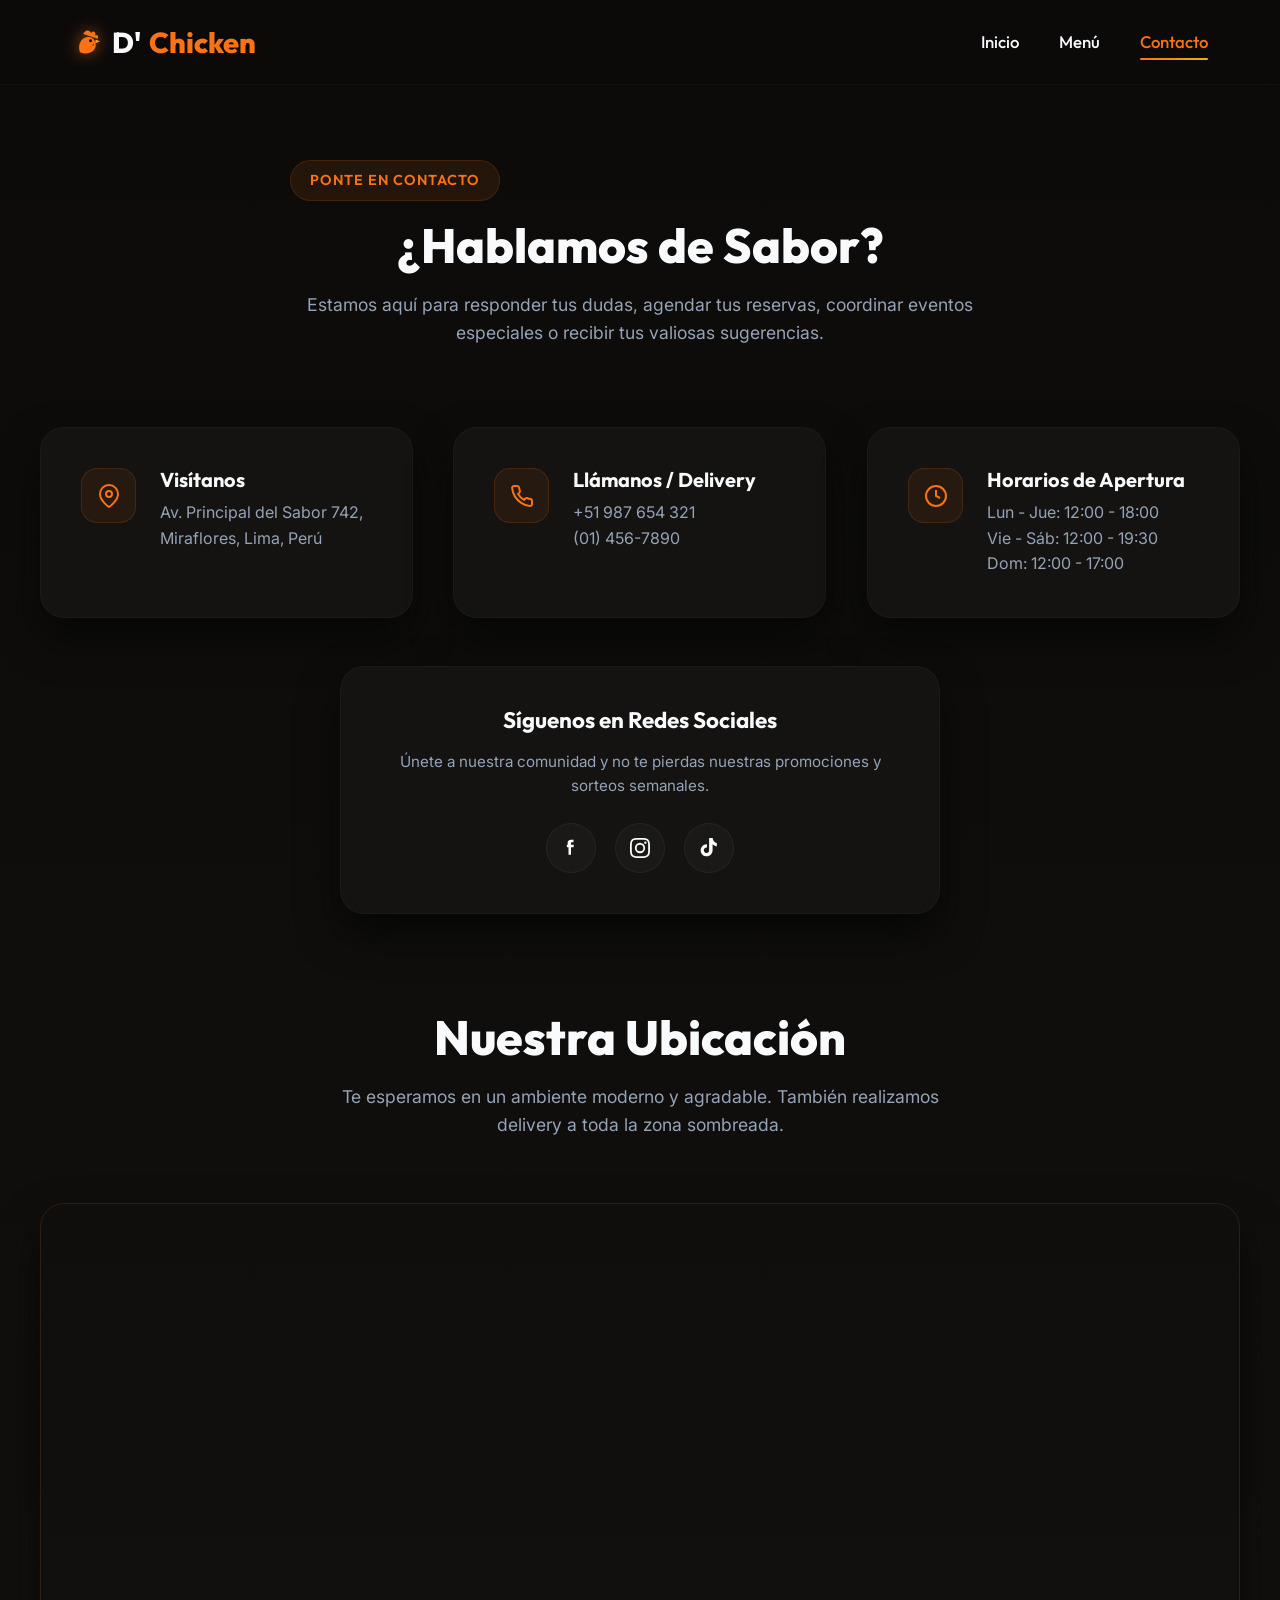
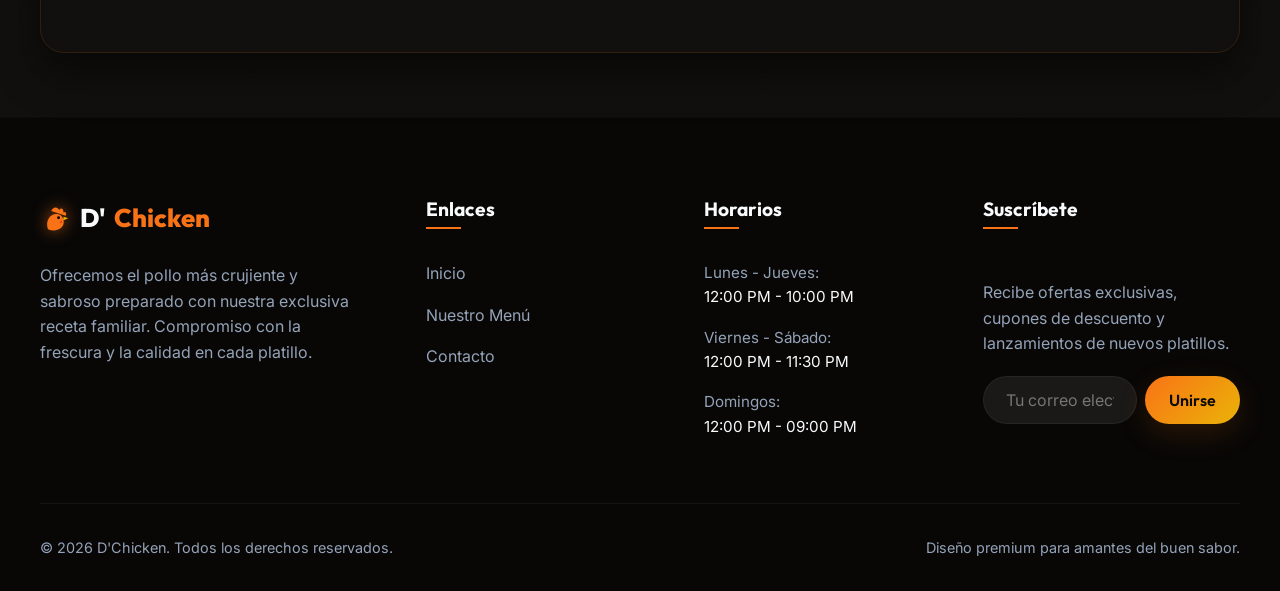
==== contacto.html @ f9e51cfd "Initial commit" ====
<!DOCTYPE html>
<html lang="es">

<head>
  <meta charset="UTF-8">
  <meta name="viewport" content="width=device-width, initial-scale=1.0">
  <title>Contacto - D'Chicken | Reservas y Ubicación</title>
  <meta name="description"
    content="Ponte en contacto con D'Chicken. Visítanos en nuestra sucursal, llámanos para pedidos a domicilio, síguenos en redes sociales o envíanos un mensaje.">
  <link rel="stylesheet" href="css/style.css">
</head>

<body>

  <!-- HEADER -->
  <header>
    <div class="nav-container">
      <a href="index.html" class="logo" id="header-logo">
        <svg viewBox="0 0 100 100" xmlns="http://www.w3.org/2000/svg">
          <path d="M35,25 C40,12 55,10 60,22 C65,12 75,18 73,30 C78,24 85,32 80,40" fill="var(--primary)" />
          <path d="M74,43 L88,48 L72,55 Z" fill="var(--accent)" />
          <path d="M25,82 C18,65 24,40 45,35 C65,30 75,45 74,62 C73,80 50,92 25,82 Z" fill="var(--primary)" />
          <circle cx="58" cy="46" r="4.5" fill="#000" />
          <path d="M68,54 C70,62 65,65 62,60 Z" fill="#dc2626" />
        </svg>
        D'<span>Chicken</span>
      </a>

      <nav>
        <ul class="nav-links" id="main-nav">
          <li><a href="index.html" id="nav-home">Inicio</a></li>
          <li><a href="menu.html" id="nav-menu">Menú</a></li>
          <li><a href="contacto.html" class="active" id="nav-contact">Contacto</a></li>
        </ul>
      </nav>

      <div class="mobile-menu-btn" id="mobile-toggle" aria-label="Abrir menú de navegación">
        <span></span>
        <span></span>
        <span></span>
      </div>
    </div>
  </header>

  <!-- SECCIÓN HÉROE DE CONTACTO -->
  <section
    style="padding: 10rem 2rem 4rem; background: linear-gradient(180deg, rgba(12, 11, 10, 1) 0%, rgba(20, 19, 17, 0.6) 100%);">
    <div class="section-header reveal">
      <span class="hero-badge">Ponte en Contacto</span>
      <h2>¿Hablamos de Sabor?</h2>
      <p>Estamos aquí para responder tus dudas, agendar tus reservas, coordinar eventos especiales o recibir tus
        valiosas sugerencias.</p>
    </div>

    <div class="grid-3">
      <!-- Tarjeta 1: Dirección -->
      <div class="contact-block reveal-left" style="display: flex; align-items: flex-start; height: 100%;">
        <div class="contact-item" style="margin-bottom: 0;">
          <div class="contact-icon">
            <svg viewBox="0 0 24 24" fill="none" stroke="currentColor" stroke-width="2">
              <path d="M21 10c0 7-9 13-9 13s-9-6-9-13a9 9 0 0 1 18 0z" />
              <circle cx="12" cy="10" r="3" />
            </svg>
          </div>
          <div class="contact-details">
            <h4 style="font-size: 1.25rem; margin-bottom: 0.5rem;">Visítanos</h4>
            <p>Av. Principal del Sabor 742, Miraflores, Lima, Perú</p>
          </div>
        </div>
      </div>

      <!-- Tarjeta 2: Teléfono -->
      <div class="contact-block reveal" style="display: flex; align-items: flex-start; height: 100%;">
        <div class="contact-item" style="margin-bottom: 0;">
          <div class="contact-icon">
            <svg viewBox="0 0 24 24" fill="none" stroke="currentColor" stroke-width="2">
              <path
                d="M22 16.92v3a2 2 0 0 1-2.18 2 19.79 19.79 0 0 1-8.63-3.07 19.5 19.5 0 0 1-6-6 19.79 19.79 0 0 1-3.07-8.67A2 2 0 0 1 4.11 2h3a2 2 0 0 1 2 1.72 12.84 12.84 0 0 0 .7 2.81 2 2 0 0 1-.45 2.11L8.09 9.91a16 16 0 0 0 6 6l1.27-1.27a2 2 0 0 1 2.11-.45 12.84 12.84 0 0 0 2.81.7A2 2 0 0 1 22 16.92z" />
            </svg>
          </div>
          <div class="contact-details">
            <h4 style="font-size: 1.25rem; margin-bottom: 0.5rem;">Llámanos / Delivery</h4>
            <p>+51 987 654 321<br>(01) 456-7890</p>
          </div>
        </div>
      </div>

      <!-- Tarjeta 3: Horarios -->
      <div class="contact-block reveal-right" style="display: flex; align-items: flex-start; height: 100%;">
        <div class="contact-item" style="margin-bottom: 0;">
          <div class="contact-icon">
            <svg viewBox="0 0 24 24" fill="none" stroke="currentColor" stroke-width="2">
              <circle cx="12" cy="12" r="10" />
              <polyline points="12 6 12 12 16 14" />
            </svg>
          </div>
          <div class="contact-details">
            <h4 style="font-size: 1.25rem; margin-bottom: 0.5rem;">Horarios de Apertura</h4>
            <p>Lun - Jue: 12:00 - 18:00<br>Vie - Sáb: 12:00 - 19:30<br>Dom: 12:00 - 17:00</p>
          </div>
        </div>
      </div>
    </div>

    <!-- Redes Sociales -->
    <div class="contact-block reveal-scale" style="max-width: 600px; margin: 3rem auto 0; text-align: center;">
      <h3 style="font-size: 1.4rem; margin-bottom: 1rem; font-family: var(--font-title);">Síguenos en Redes Sociales
      </h3>
      <p style="color: var(--text-muted); font-size: 0.95rem; margin-bottom: 1.5rem;">
        Únete a nuestra comunidad y no te pierdas nuestras promociones y sorteos semanales.
      </p>
      <div class="social-links" style="justify-content: center; margin-top: 0;">
        <!-- Facebook -->
        <a href="https://facebook.com" target="_blank" rel="noopener noreferrer" class="social-btn"
          aria-label="Síguenos en Facebook">
          <svg viewBox="0 0 24 24">
            <path d="M9 8H7v3h2v9h3v-9h3l.5-3H12V6c0-.88.39-1 1-1h2V2h-3c-2.9 0-4 1.5-4 4v2z" />
          </svg>
        </a>
        <!-- Instagram -->
        <a href="https://instagram.com" target="_blank" rel="noopener noreferrer" class="social-btn"
          aria-label="Síguenos en Instagram">
          <svg viewBox="0 0 24 24">
            <path
              d="M12 2.163c3.204 0 3.584.012 4.85.07 3.252.148 4.771 1.691 4.919 4.919.058 1.265.069 1.645.069 4.849 0 3.205-.012 3.584-.069 4.849-.149 3.225-1.664 4.771-4.919 4.919-1.266.058-1.644.07-4.85.07-3.204 0-3.584-.012-4.849-.07-3.26-.149-4.771-1.699-4.919-4.92-.058-1.265-.07-1.644-.07-4.849 0-3.204.013-3.583.07-4.849.149-3.227 1.664-4.771 4.919-4.919 1.266-.057 1.645-.069 4.849-.069zM12 0C8.741 0 8.333.014 7.053.072 2.695.272.273 2.69.073 7.051.014 8.333 0 8.741 0 12c0 3.259.014 3.668.072 4.948.2 4.358 2.618 6.78 6.98 6.98 1.281.058 1.689.072 4.948.072 3.259 0 3.668-.014 4.948-.072 4.354-.2 6.782-2.618 6.979-6.98.059-1.28.073-1.689.073-4.948 0-3.259-.014-3.667-.072-4.947-.196-4.354-2.617-6.78-6.979-6.98C15.668.014 15.259 0 12 0zm0 5.838a6.162 6.162 0 1 0 0 12.324 6.162 6.162 0 0 0 0-12.324zM12 16a4 4 0 1 1 0-8 4 4 0 0 1 0 8zm6.406-11.845a1.44 1.44 0 1 0 0 2.881 1.44 1.44 0 0 0 0-2.881z" />
          </svg>
        </a>
        <!-- TikTok -->
        <a href="https://tiktok.com" target="_blank" rel="noopener noreferrer" class="social-btn"
          aria-label="Síguenos en TikTok">
          <svg viewBox="0 0 24 24">
            <path
              d="M12.525.02c1.31-.02 2.61-.01 3.91-.02.08 1.53.63 3.02 1.59 4.23.86.99 2.05 1.63 3.35 1.85V10c-1.6-.08-3.13-.75-4.32-1.84-.27-.24-.51-.5-.73-.77v7.07c.05 1.83-.6 3.64-1.78 5.01-1.42 1.73-3.67 2.68-5.9 2.5-2.58-.1-4.98-1.72-6.02-4.08-1.2-2.53-.78-5.69 1.05-7.79 1.44-1.72 3.65-2.64 5.89-2.48v3.9c-1.12-.13-2.28.32-2.98 1.19-.74.88-.93 2.12-.52 3.2.37 1.07 1.34 1.88 2.47 2.07 1.13.22 2.37-.24 2.98-1.2.49-.74.65-1.63.62-2.51V0h.03z" />
          </svg>
        </a>
      </div>
    </div>

    <!-- Visualización con Google Maps -->
    <div class="section-header reveal" style="margin: 6rem auto 2rem; max-width: 600px;">
      <h2>Nuestra Ubicación</h2>
      <p>Te esperamos en un ambiente moderno y agradable. También realizamos delivery a toda la zona sombreada.</p>
    </div>

    <div class="map-container reveal-scale">
      <iframe
        src="https://www.google.com/maps/embed?pb=!1m18!1m12!1m3!1d15606.331589139785!2d-77.036826!3d-12.087401!2m3!1f0!2f0!3f0!3m2!1i1024!2i768!4f13.1!3m3!1m2!1s0x9105c8c44c5fffff%3A0x6b772096cb1a8c90!2sMiraflores%2C%20Lima!5e0!3m2!1ses!2spe!4v1700000000000!5m2!1ses!2spe"
        allowfullscreen="" loading="lazy" referrerpolicy="no-referrer-when-downgrade"
        title="Mapa de ubicación de D'Chicken"></iframe>
    </div>
  </section>

  <!-- FOOTER -->
  <footer>
    <div class="footer-container">
      <div class="footer-brand">
        <a href="index.html" class="logo" style="font-size: 1.6rem;">
          <svg viewBox="0 0 100 100" xmlns="http://www.w3.org/2000/svg">
            <path d="M35,25 C40,12 55,10 60,22 C65,12 75,18 73,30 C78,24 85,32 80,40" fill="var(--primary)" />
            <path d="M74,43 L88,48 L72,55 Z" fill="var(--accent)" />
            <path d="M25,82 C18,65 24,40 45,35 C65,30 75,45 74,62 C73,80 50,92 25,82 Z" fill="var(--primary)" />
            <circle cx="58" cy="46" r="4.5" fill="#000" />
            <path d="M68,54 C70,62 65,65 62,60 Z" fill="#dc2626" />
          </svg>
          D'<span>Chicken</span>
        </a>
        <p>Ofrecemos el pollo más crujiente y sabroso preparado con nuestra exclusiva receta familiar. Compromiso con la
          frescura y la calidad en cada platillo.</p>
      </div>

      <div class="footer-col">
        <h4>Enlaces</h4>
        <ul>
          <li><a href="index.html">Inicio</a></li>
          <li><a href="menu.html">Nuestro Menú</a></li>
          <li><a href="contacto.html">Contacto</a></li>
        </ul>
      </div>

      <div class="footer-col">
        <h4>Horarios</h4>
        <ul style="color: var(--text-muted); font-size: 0.95rem;">
          <li>Lunes - Jueves:<br><span style="color: var(--text-light)">12:00 PM - 10:00 PM</span></li>
          <li>Viernes - Sábado:<br><span style="color: var(--text-light)">12:00 PM - 11:30 PM</span></li>
          <li>Domingos:<br><span style="color: var(--text-light)">12:00 PM - 09:00 PM</span></li>
        </ul>
      </div>

      <div class="footer-col footer-newsletter">
        <h4>Suscríbete</h4>
        <p>Recibe ofertas exclusivas, cupones de descuento y lanzamientos de nuevos platillos.</p>
        <form class="newsletter-form"
          onsubmit="event.preventDefault(); alert('¡Gracias por suscribirte!'); this.reset();">
          <input type="email" placeholder="Tu correo electrónico" class="form-control" required
            aria-label="Correo electrónico para boletín">
          <button type="submit" class="btn btn-primary" style="padding: 0 1.5rem;">Unirse</button>
        </form>
      </div>
    </div>

    <div class="footer-bottom">
      <p>&copy; 2026 D'Chicken. Todos los derechos reservados.</p>
      <p>Diseño premium para amantes del buen sabor.</p>
    </div>
  </footer>

  <script src="js/main.js"></script>
</body>

</html>
---- css/style.css ----
@import url('https://fonts.googleapis.com/css2?family=Inter:wght@300;400;500;600&family=Outfit:wght@400;500;600;700;800&display=swap');

/* VARIABLES & DESIGN SYSTEM */
:root {
  --primary: #f97316;
  /* Fiery orange */
  --primary-rgb: 249, 115, 22;
  --accent: #eab308;
  /* Golden amber */
  --accent-rgb: 234, 179, 8;
  --bg-dark: #0c0b0a;
  /* Warm dark carbon */
  --bg-card: #141311;
  /* Warm dark grey card */
  --bg-input: #1a1917;
  --text-light: #f8fafc;
  --text-muted: #94a3b8;
  --border: rgba(249, 115, 22, 0.15);
  --border-focus: rgba(249, 115, 22, 0.5);
  --font-title: 'Outfit', sans-serif;
  --font-body: 'Inter', sans-serif;
  --transition-smooth: all 0.5s cubic-bezier(0.16, 1, 0.3, 1);
  --shadow-glow: 0 10px 30px rgba(249, 115, 22, 0.15);
  --shadow-card: 0 20px 40px rgba(0, 0, 0, 0.5);
}

/* RESET & BASE STYLES */
*,
*::before,
*::after {
  box-sizing: border-box;
  margin: 0;
  padding: 0;
}

html {
  scroll-behavior: smooth;
  font-size: 16px;
  background-color: var(--bg-dark);
  color: var(--text-light);
  font-family: var(--font-body);
  overflow-x: hidden;
}

body {
  min-height: 100vh;
  display: flex;
  flex-direction: column;
  line-height: 1.6;
  -webkit-font-smoothing: antialiased;
}

a {
  text-decoration: none;
  color: inherit;
  transition: var(--transition-smooth);
}

img {
  max-width: 100%;
  height: auto;
  display: block;
  object-fit: cover;
}

button,
input,
textarea {
  font-family: inherit;
  font-size: inherit;
  background: none;
  border: none;
  color: inherit;
}

/* SCROLLBAR */
::-webkit-scrollbar {
  width: 10px;
}

::-webkit-scrollbar-track {
  background: var(--bg-dark);
}

::-webkit-scrollbar-thumb {
  background: #272522;
  border-radius: 5px;
  border: 2px solid var(--bg-dark);
}

::-webkit-scrollbar-thumb:hover {
  background: var(--primary);
}

/* TYPOGRAPHY UTILITIES */
h1,
h2,
h3,
h4 {
  font-family: var(--font-title);
  font-weight: 700;
  line-height: 1.2;
}

h1 {
  font-size: clamp(2.5rem, 6vw, 4.5rem);
}

h2 {
  font-size: clamp(2rem, 4vw, 3rem);
  font-weight: 800;
}

h3 {
  font-size: clamp(1.3rem, 2.5vw, 1.8rem);
}

.text-gradient {
  background: linear-gradient(135deg, var(--text-light) 30%, var(--primary) 70%, var(--accent) 100%);
  -webkit-background-clip: text;
  -webkit-text-fill-color: transparent;
  background-clip: text;
}

.text-highlight {
  color: var(--primary);
  background: linear-gradient(120deg, rgba(249, 115, 22, 0.15) 0%, rgba(249, 115, 22, 0) 100%);
  padding: 0.2rem 0.6rem;
  border-radius: 4px;
  border-left: 3px solid var(--primary);
}

/* HEADER & NAVIGATION */
header {
  position: fixed;
  top: 0;
  left: 0;
  width: 100%;
  z-index: 1000;
  background: rgba(12, 11, 10, 0.75);
  backdrop-filter: blur(12px);
  -webkit-backdrop-filter: blur(12px);
  border-bottom: 1px solid rgba(255, 255, 255, 0.03);
  transition: var(--transition-smooth);
}

header.scrolled {
  background: rgba(12, 11, 10, 0.92);
  padding: 0.5rem 0;
  border-bottom: 1px solid var(--border);
  box-shadow: 0 10px 30px rgba(0, 0, 0, 0.3);
}

.nav-container {
  max-width: 1200px;
  margin: 0 auto;
  padding: 1.2rem 2rem;
  display: flex;
  justify-content: space-between;
  align-items: center;
}

.logo {
  font-family: var(--font-title);
  font-size: 1.8rem;
  font-weight: 800;
  display: flex;
  align-items: center;
  gap: 0.5rem;
}

.logo svg {
  fill: var(--primary);
  width: 32px;
  height: 32px;
  filter: drop-shadow(0 0 8px rgba(249, 115, 22, 0.6));
  animation: flameGlow 2s infinite ease-in-out alternate;
}

.logo span {
  color: var(--primary);
}

.nav-links {
  display: flex;
  gap: 2.5rem;
  list-style: none;
  align-items: center;
}

.nav-links a {
  font-family: var(--font-title);
  font-weight: 500;
  position: relative;
  padding: 0.5rem 0;
  font-size: 1.05rem;
}

.nav-links a::after {
  content: '';
  position: absolute;
  bottom: 0;
  left: 0;
  width: 0;
  height: 2px;
  background: linear-gradient(90deg, var(--primary), var(--accent));
  transition: var(--transition-smooth);
  border-radius: 2px;
}

.nav-links a:hover {
  color: var(--primary);
}

.nav-links a:hover::after,
.nav-links a.active::after {
  width: 100%;
}

.nav-links a.active {
  color: var(--primary);
}


/* MOBILE MENU BUTTON */
.mobile-menu-btn {
  display: none;
  flex-direction: column;
  justify-content: space-between;
  width: 30px;
  height: 20px;
  cursor: pointer;
  z-index: 1100;
}

.mobile-menu-btn span {
  display: block;
  height: 3px;
  width: 100%;
  background-color: var(--text-light);
  border-radius: 3px;
  transition: var(--transition-smooth);
  transform-origin: left center;
}

/* BUTTONS */
.btn {
  display: inline-flex;
  align-items: center;
  justify-content: center;
  padding: 1rem 2rem;
  border-radius: 50px;
  font-family: var(--font-title);
  font-weight: 600;
  cursor: pointer;
  transition: var(--transition-smooth);
  gap: 0.5rem;
}

.btn-primary {
  background: linear-gradient(135deg, var(--primary), var(--accent));
  color: #0c0b0a;
  box-shadow: var(--shadow-glow);
}

.btn-primary:hover {
  transform: translateY(-3px);
  box-shadow: 0 15px 35px rgba(249, 115, 22, 0.4);
}

.btn-secondary {
  border: 2px solid var(--border);
  color: var(--text-light);
  background: rgba(259, 115, 22, 0.03);
}

.btn-secondary:hover {
  border-color: var(--primary);
  background: rgba(249, 115, 22, 0.08);
  transform: translateY(-3px);
}

/* HERO SECTION */
.hero {
  padding: 10rem 2rem 6rem;
  min-height: 100vh;
  display: flex;
  align-items: center;
  position: relative;
  overflow: hidden;
}

.hero-bg {
  position: absolute;
  top: 0;
  left: 0;
  width: 100%;
  height: 100%;
  z-index: 1;
  pointer-events: none;
}

.hero-bg::before {
  content: '';
  position: absolute;
  top: 20%;
  right: 10%;
  width: 400px;
  height: 400px;
  background: radial-gradient(circle, rgba(249, 115, 22, 0.15) 0%, rgba(0, 0, 0, 0) 70%);
  filter: blur(50px);
}

.hero-container {
  max-width: 1200px;
  margin: 0 auto;
  width: 100%;
  display: grid;
  grid-template-columns: 1.2fr 1fr;
  gap: 4rem;
  align-items: center;
  position: relative;
  z-index: 2;
}

.hero-content {
  display: flex;
  flex-direction: column;
  gap: 1.8rem;
}

.hero-badge {
  align-self: flex-start;
  background: rgba(249, 115, 22, 0.1);
  border: 1px solid var(--border);
  color: var(--primary);
  padding: 0.5rem 1.2rem;
  border-radius: 50px;
  font-family: var(--font-title);
  font-weight: 600;
  font-size: 0.9rem;
  letter-spacing: 1px;
  text-transform: uppercase;
}

.hero-buttons {
  display: flex;
  gap: 1.2rem;
  margin-top: 1rem;
}

.hero-image-wrapper {
  position: relative;
  border-radius: 30px;
  padding: 10px;
  background: linear-gradient(135deg, rgba(249, 115, 22, 0.2), rgba(0, 0, 0, 0));
}

.hero-img {
  border-radius: 20px;
  width: 100%;
  height: 500px;
  object-fit: cover;
  box-shadow: var(--shadow-card);
  animation: floatImage 6s ease-in-out infinite;
}

/* SECTION GLOBAL STYLES */
section {
  padding: 7rem 2rem;
  position: relative;
  z-index: 2;
}

.section-header {
  text-align: center;
  max-width: 700px;
  margin: 0 auto 5rem;
  display: flex;
  flex-direction: column;
  gap: 1rem;
}

.section-header p {
  color: var(--text-muted);
  font-size: 1.1rem;
}

/* CARDS & CONTAINERS */
.grid-3 {
  display: grid;
  grid-template-columns: repeat(auto-fit, minmax(300px, 1fr));
  gap: 2.5rem;
  max-width: 1200px;
  margin: 0 auto;
}

/* ESSENCE SECTION (Home Page) */
.essence-container {
  max-width: 1200px;
  margin: 0 auto;
  display: grid;
  grid-template-columns: 1fr 1.2fr;
  gap: 5rem;
  align-items: center;
}

.essence-img-grid {
  position: relative;
}

.essence-img {
  border-radius: 24px;
  box-shadow: var(--shadow-card);
  border: 1px solid rgba(255, 255, 255, 0.05);
  transform: rotate(-2deg);
  transition: var(--transition-smooth);
}

.essence-img:hover {
  transform: rotate(0deg) scale(1.02);
}

.essence-badge {
  position: absolute;
  bottom: -20px;
  right: -20px;
  background: var(--bg-card);
  border: 1px solid var(--border);
  padding: 1.5rem;
  border-radius: 20px;
  box-shadow: var(--shadow-card);
  text-align: center;
  animation: floatImage 5s ease-in-out infinite alternate;
}

.essence-badge .number {
  font-family: var(--font-title);
  font-size: 2.5rem;
  font-weight: 800;
  color: var(--primary);
  display: block;
  line-height: 1;
}

.essence-badge .label {
  font-size: 0.85rem;
  color: var(--text-muted);
  font-weight: 500;
  text-transform: uppercase;
}

.essence-content {
  display: flex;
  flex-direction: column;
  gap: 1.8rem;
}

.stats-grid {
  display: grid;
  grid-template-columns: repeat(2, 1fr);
  gap: 2rem;
  margin-top: 1rem;
}

.stat-item {
  border-left: 3px solid var(--primary);
  padding-left: 1.2rem;
}

.stat-num {
  font-family: var(--font-title);
  font-size: 2.2rem;
  font-weight: 700;
  color: var(--text-light);
}

.stat-label {
  font-size: 0.9rem;
  color: var(--text-muted);
}

/* OFFERS SECTION (Home Page) */
.card-offer {
  background: var(--bg-card);
  border: 1px solid var(--border);
  padding: 3rem 2rem;
  border-radius: 24px;
  transition: var(--transition-smooth);
  position: relative;
  overflow: hidden;
  box-shadow: var(--shadow-card);
}

.card-offer::before {
  content: '';
  position: absolute;
  top: 0;
  left: 0;
  width: 100%;
  height: 4px;
  background: linear-gradient(90deg, var(--primary), var(--accent));
  opacity: 0;
  transition: var(--transition-smooth);
}

.card-offer:hover {
  transform: translateY(-10px);
  border-color: rgba(249, 115, 22, 0.4);
  box-shadow: 0 30px 60px rgba(0, 0, 0, 0.6), 0 0 40px rgba(249, 115, 22, 0.05);
}

.card-offer:hover::before {
  opacity: 1;
}

.offer-icon-wrapper {
  background: rgba(249, 115, 22, 0.08);
  width: 70px;
  height: 70px;
  border-radius: 20px;
  display: flex;
  align-items: center;
  justify-content: center;
  margin-bottom: 2rem;
  border: 1px solid rgba(249, 115, 22, 0.1);
  color: var(--primary);
}

.offer-icon-wrapper svg {
  width: 32px;
  height: 32px;
}

.card-offer h3 {
  margin-bottom: 1rem;
}

.card-offer p {
  color: var(--text-muted);
}

/* MENU SECTION & CATEGORIES */
.menu-nav-wrapper {
  max-width: 800px;
  margin: 0 auto 4rem;
  overflow-x: auto;
  padding: 0.5rem;
}

.menu-nav {
  display: flex;
  justify-content: center;
  gap: 1rem;
  list-style: none;
  min-width: 500px;
  /* Ensures nice horizontal scroll on small screens */
}

.menu-nav-btn {
  padding: 0.8rem 1.8rem;
  border-radius: 50px;
  font-family: var(--font-title);
  font-weight: 600;
  cursor: pointer;
  background: #141311;
  border: 1px solid var(--border);
  color: var(--text-muted);
  transition: var(--transition-smooth);
  white-space: nowrap;
}

.menu-nav-btn:hover {
  color: var(--primary);
  border-color: var(--primary);
  background: rgba(249, 115, 22, 0.05);
}

.menu-nav-btn.active {
  background: linear-gradient(135deg, var(--primary), var(--accent));
  color: #0c0b0a;
  border-color: transparent;
  box-shadow: var(--shadow-glow);
}

/* MENU ITEMS */
.menu-grid {
  display: grid;
  grid-template-columns: repeat(auto-fit, minmax(320px, 1fr));
  gap: 3rem 2.5rem;
  max-width: 1200px;
  margin: 0 auto;
}

.menu-item {
  background: var(--bg-card);
  border-radius: 24px;
  overflow: hidden;
  border: 1px solid rgba(255, 255, 255, 0.03);
  box-shadow: var(--shadow-card);
  transition: var(--transition-smooth);
}

.menu-item:hover {
  transform: translateY(-8px);
  border-color: var(--border);
  box-shadow: 0 25px 50px rgba(0, 0, 0, 0.6), 0 0 30px rgba(249, 115, 22, 0.05);
}

.menu-item-img-wrapper {
  height: 240px;
  overflow: hidden;
  position: relative;
}

.menu-item-img {
  width: 100%;
  height: 100%;
  object-fit: cover;
  transition: transform 0.8s cubic-bezier(0.16, 1, 0.3, 1);
}

.menu-item:hover .menu-item-img {
  transform: scale(1.08);
}

.menu-item-price {
  position: absolute;
  top: 20px;
  right: 20px;
  background: rgba(12, 11, 10, 0.85);
  backdrop-filter: blur(8px);
  border: 1px solid var(--border);
  color: var(--accent);
  padding: 0.5rem 1rem;
  border-radius: 50px;
  font-family: var(--font-title);
  font-weight: 700;
  font-size: 1.1rem;
}

.menu-item-body {
  padding: 2rem;
  display: flex;
  flex-direction: column;
  gap: 1rem;
}

.menu-item-body h3 {
  font-size: 1.4rem;
}

.menu-item-ingredients {
  color: var(--text-muted);
  font-size: 0.95rem;
}

.ingredient-tag {
  display: inline-block;
  background: rgba(255, 255, 255, 0.05);
  padding: 0.2rem 0.6rem;
  border-radius: 6px;
  font-size: 0.8rem;
  margin: 0.2rem 0.2rem 0.2rem 0;
  color: var(--text-light);
  border: 1px solid rgba(255, 255, 255, 0.05);
}

.ingredient-title {
  font-weight: 600;
  font-size: 0.85rem;
  text-transform: uppercase;
  letter-spacing: 0.5px;
  color: var(--primary);
  margin-bottom: 0.4rem;
}

.menu-item-order {
  margin-top: 1rem;
  border-top: 1px solid rgba(255, 255, 255, 0.05);
  padding-top: 1.5rem;
  display: flex;
  justify-content: space-between;
  align-items: center;
}

.btn-order-item {
  font-size: 0.9rem;
  padding: 0.6rem 1.2rem;
}

/* CONTACT PAGE */
.contact-grid {
  display: grid;
  grid-template-columns: 1fr 1.2fr;
  gap: 4rem;
  max-width: 1200px;
  margin: 0 auto;
}

.contact-info-wrapper {
  display: flex;
  flex-direction: column;
  gap: 2.5rem;
}

.contact-block {
  background: var(--bg-card);
  border: 1px solid rgba(255, 255, 255, 0.03);
  padding: 2.5rem;
  border-radius: 24px;
  box-shadow: var(--shadow-card);
  transition: var(--transition-smooth);
}

.contact-block:hover {
  border-color: var(--border);
}

.contact-item {
  display: flex;
  gap: 1.5rem;
  margin-bottom: 2rem;
}

.contact-item:last-child {
  margin-bottom: 0;
}

.contact-icon {
  background: rgba(249, 115, 22, 0.08);
  width: 55px;
  height: 55px;
  border-radius: 16px;
  display: flex;
  align-items: center;
  justify-content: center;
  flex-shrink: 0;
  color: var(--primary);
  border: 1px solid rgba(249, 115, 22, 0.15);
}

.contact-icon svg {
  width: 24px;
  height: 24px;
}

.contact-details h4 {
  font-size: 1.15rem;
  margin-bottom: 0.3rem;
}

.contact-details p {
  color: var(--text-muted);
}

/* SOCIAL MEDIA LINKS */
.social-links {
  display: flex;
  gap: 1.2rem;
  margin-top: 1.5rem;
}

.social-btn {
  width: 50px;
  height: 50px;
  border-radius: 50%;
  background: var(--bg-input);
  display: flex;
  align-items: center;
  justify-content: center;
  border: 1px solid rgba(255, 255, 255, 0.05);
  transition: var(--transition-smooth);
}

.social-btn svg {
  width: 20px;
  height: 20px;
  fill: var(--text-light);
  transition: var(--transition-smooth);
}

.social-btn:hover {
  transform: translateY(-5px);
  background: var(--primary);
  box-shadow: var(--shadow-glow);
  border-color: var(--primary);
}

.social-btn:hover svg {
  fill: #0c0b0a;
}

/* FORM STYLES */
.contact-form {
  background: var(--bg-card);
  padding: 3rem;
  border-radius: 24px;
  border: 1px solid rgba(255, 255, 255, 0.03);
  box-shadow: var(--shadow-card);
  display: flex;
  flex-direction: column;
  gap: 1.8rem;
  position: relative;
}

.form-group {
  display: flex;
  flex-direction: column;
  gap: 0.6rem;
}

.form-group label {
  font-family: var(--font-title);
  font-weight: 500;
  font-size: 0.95rem;
  color: var(--text-light);
}

.form-control {
  background: var(--bg-input);
  border: 1px solid rgba(255, 255, 255, 0.05);
  border-radius: 12px;
  padding: 1rem 1.2rem;
  color: var(--text-light);
  transition: var(--transition-smooth);
  width: 100%;
}

.form-control:focus {
  outline: none;
  border-color: var(--primary);
  box-shadow: 0 0 0 3px rgba(249, 115, 22, 0.15);
  background: rgba(249, 115, 22, 0.02);
}

textarea.form-control {
  resize: vertical;
  min-height: 150px;
}

/* MAP SECTION */
.map-container {
  max-width: 1200px;
  margin: 4rem auto 0;
  height: 450px;
  border-radius: 24px;
  overflow: hidden;
  border: 1px solid var(--border);
  box-shadow: var(--shadow-card);
}

/* GOOGLE MAP IFRAME WITH CSS STYLING */
.map-container iframe {
  width: 100%;
  height: 100%;
  border: none;
  filter: grayscale(1) invert(0.9) contrast(1.1) brightness(0.9);
  /* Dark mode map styling! */
  transition: var(--transition-smooth);
}

.map-container:hover iframe {
  filter: grayscale(0.5) invert(0.9) contrast(1.1) brightness(0.9);
}

/* FOOTER */
footer {
  background: #080706;
  border-top: 1px solid rgba(255, 255, 255, 0.02);
  padding: 5rem 2rem 2rem;
  margin-top: auto;
}

.footer-container {
  max-width: 1200px;
  margin: 0 auto;
  display: grid;
  grid-template-columns: 1.5fr 1fr 1fr 1.2fr;
  gap: 4rem;
  margin-bottom: 4rem;
}

.footer-brand {
  display: flex;
  flex-direction: column;
  gap: 1.5rem;
}

.footer-brand p {
  color: var(--text-muted);
}

.footer-col h4 {
  font-size: 1.2rem;
  margin-bottom: 2rem;
  position: relative;
  padding-bottom: 0.5rem;
}

.footer-col h4::after {
  content: '';
  position: absolute;
  bottom: 0;
  left: 0;
  width: 35px;
  height: 2px;
  background: var(--primary);
}

.footer-col ul {
  list-style: none;
  display: flex;
  flex-direction: column;
  gap: 1rem;
}

.footer-col ul a {
  color: var(--text-muted);
}

.footer-col ul a:hover {
  color: var(--primary);
  padding-left: 5px;
}

.footer-newsletter {
  display: flex;
  flex-direction: column;
  gap: 1.2rem;
}

.footer-newsletter p {
  color: var(--text-muted);
}

.newsletter-form {
  display: flex;
  gap: 0.5rem;
}

.newsletter-form .form-control {
  border-radius: 50px;
  padding: 0.8rem 1.4rem;
}

.newsletter-form .btn-primary {
  padding: 0.8rem 1.5rem;
  border-radius: 50px;
}

.footer-bottom {
  max-width: 1200px;
  margin: 0 auto;
  border-top: 1px solid rgba(255, 255, 255, 0.05);
  padding-top: 2rem;
  display: flex;
  justify-content: space-between;
  align-items: center;
  color: var(--text-muted);
  font-size: 0.9rem;
}

/* SCROLL REVEAL ANIMATIONS */
.reveal {
  opacity: 0;
  transform: translateY(40px);
  transition: opacity 1s cubic-bezier(0.16, 1, 0.3, 1), transform 1s cubic-bezier(0.16, 1, 0.3, 1);
  will-change: transform, opacity;
}

.reveal-left {
  opacity: 0;
  transform: translateX(-50px);
  transition: opacity 1s cubic-bezier(0.16, 1, 0.3, 1), transform 1s cubic-bezier(0.16, 1, 0.3, 1);
  will-change: transform, opacity;
}

.reveal-right {
  opacity: 0;
  transform: translateX(50px);
  transition: opacity 1s cubic-bezier(0.16, 1, 0.3, 1), transform 1s cubic-bezier(0.16, 1, 0.3, 1);
  will-change: transform, opacity;
}

.reveal-scale {
  opacity: 0;
  transform: scale(0.92);
  transition: opacity 1s cubic-bezier(0.16, 1, 0.3, 1), transform 1s cubic-bezier(0.16, 1, 0.3, 1);
  will-change: transform, opacity;
}

.reveal.active,
.reveal-left.active,
.reveal-right.active,
.reveal-scale.active {
  opacity: 1;
  transform: translate(0) scale(1);
}

/* KEYFRAMES */
@keyframes floatImage {
  0% {
    transform: translateY(0);
  }

  50% {
    transform: translateY(-10px);
  }

  100% {
    transform: translateY(0);
  }
}

@keyframes flameGlow {
  0% {
    filter: drop-shadow(0 0 5px rgba(249, 115, 22, 0.5));
  }

  100% {
    filter: drop-shadow(0 0 15px rgba(249, 115, 22, 0.9));
  }
}

/* RESPONSIVE DESIGN (MEDIA QUERIES) */
@media (max-width: 1024px) {
  .hero-container {
    gap: 2rem;
  }

  .hero-img {
    height: 400px;
  }

  .essence-container {
    gap: 3rem;
  }

  .contact-grid {
    gap: 2rem;
  }

  .footer-container {
    grid-template-columns: repeat(2, 1fr);
    gap: 3rem;
  }
}

@media (max-width: 768px) {

  /* MOBILE MENU ANIMATION */
  .mobile-menu-btn {
    display: flex;
  }

  .mobile-menu-btn.open span:nth-child(1) {
    transform: rotate(45deg) translate(5px, 5px);
  }

  .mobile-menu-btn.open span:nth-child(2) {
    opacity: 0;
  }

  .mobile-menu-btn.open span:nth-child(3) {
    transform: rotate(-45deg) translate(7px, -7px);
  }

  .nav-links {
    position: fixed;
    top: 0;
    right: -100%;
    width: 80%;
    max-width: 320px;
    height: 100vh;
    background: #0f0e0d;
    border-left: 1px solid var(--border);
    flex-direction: column;
    justify-content: center;
    gap: 3rem;
    padding: 2rem;
    transition: var(--transition-smooth);
    box-shadow: -10px 0 30px rgba(0, 0, 0, 0.5);
  }

  .nav-links.open {
    right: 0;
  }

  .hero-container {
    grid-template-columns: 1fr;
    text-align: center;
    padding-top: 2rem;
  }

  .hero-badge {
    align-self: center;
  }

  .hero-buttons {
    justify-content: center;
  }

  .hero-image-wrapper {
    order: -1;
    /* Image first on mobile */
    max-width: 450px;
    margin: 0 auto;
  }

  .hero-img {
    height: 320px;
  }

  .essence-container {
    grid-template-columns: 1fr;
  }

  .essence-img-grid {
    max-width: 450px;
    margin: 0 auto;
  }

  .stats-grid {
    grid-template-columns: 1fr;
    gap: 1.5rem;
  }

  .contact-grid {
    grid-template-columns: 1fr;
  }

  .contact-form {
    padding: 2rem;
  }

  .map-container {
    height: 350px;
  }
}

@media (max-width: 480px) {
  .hero-buttons {
    flex-direction: column;
    width: 100%;
  }

  .hero-buttons .btn {
    width: 100%;
  }

  .footer-container {
    grid-template-columns: 1fr;
    gap: 2.5rem;
  }

  .footer-bottom {
    flex-direction: column;
    gap: 1rem;
    text-align: center;
  }

  .newsletter-form {
    flex-direction: column;
  }

  .newsletter-form .btn-primary {
    border-radius: 12px;
  }
}
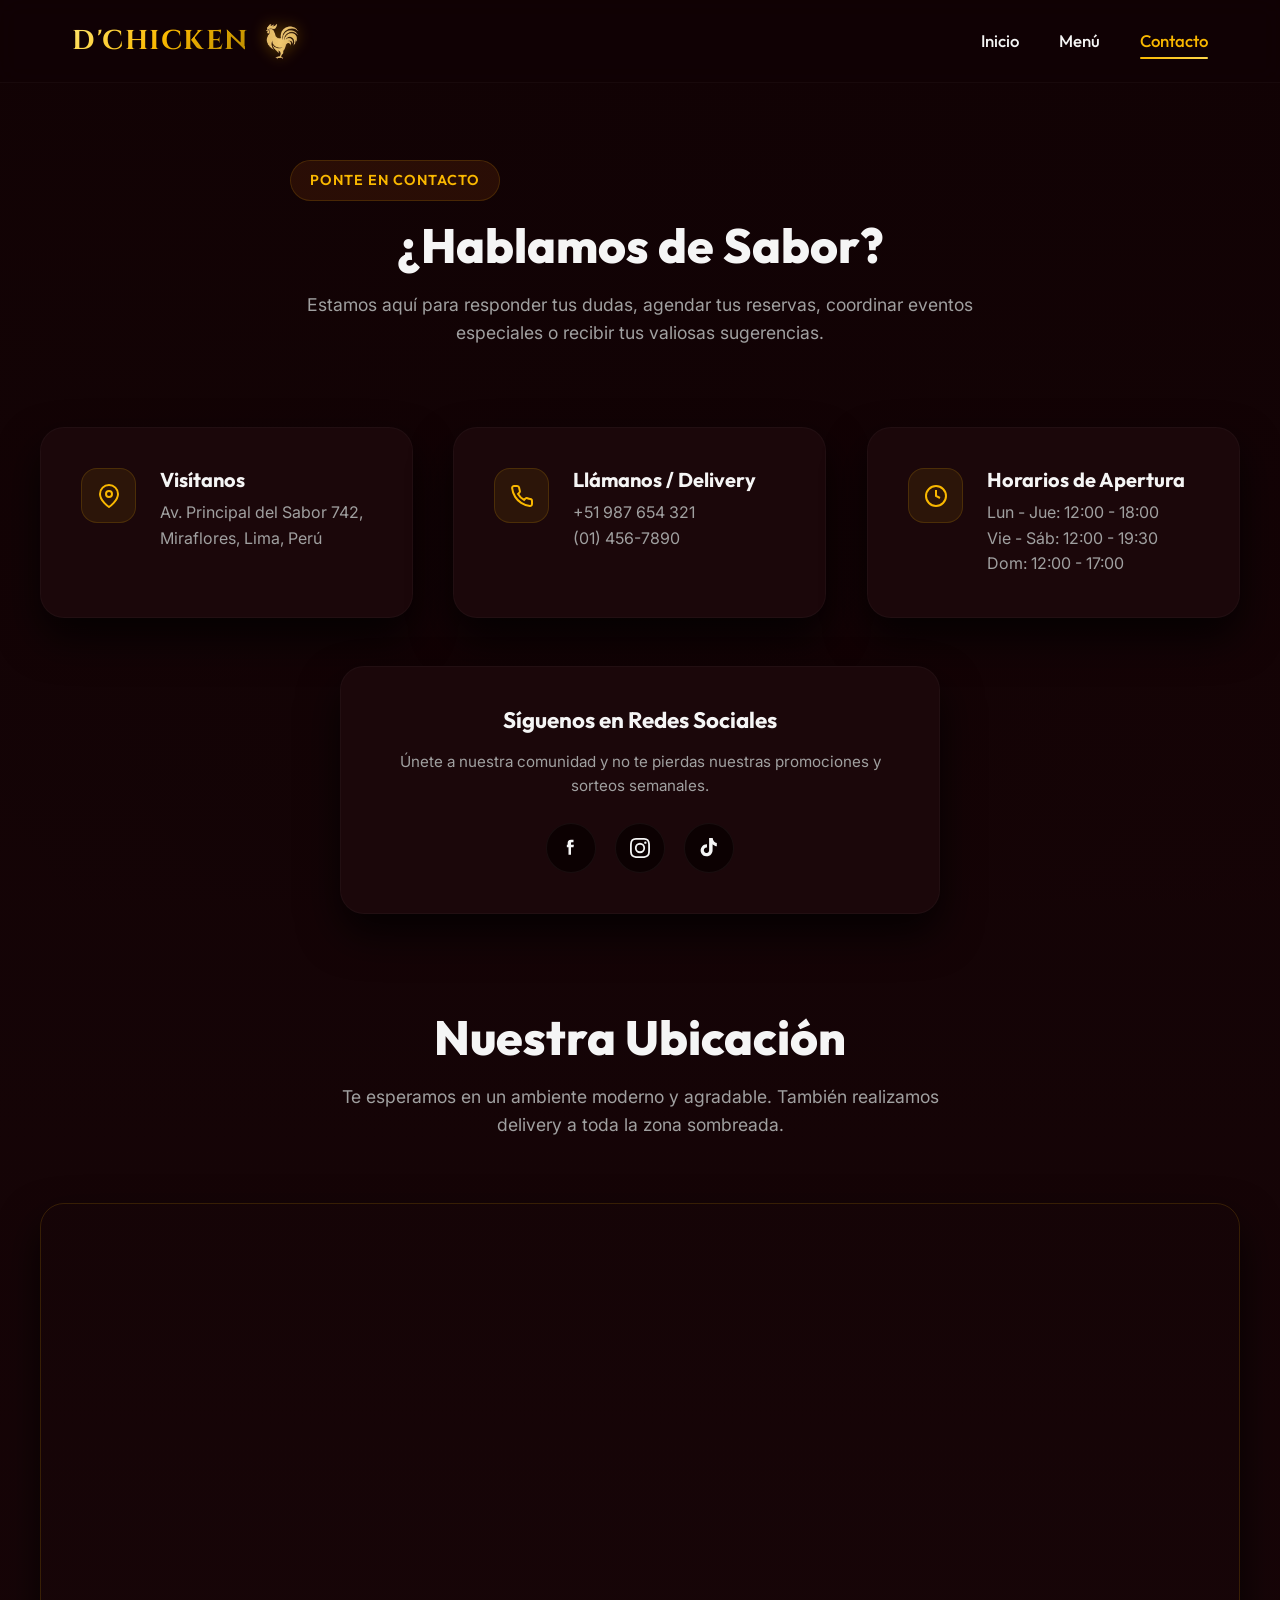
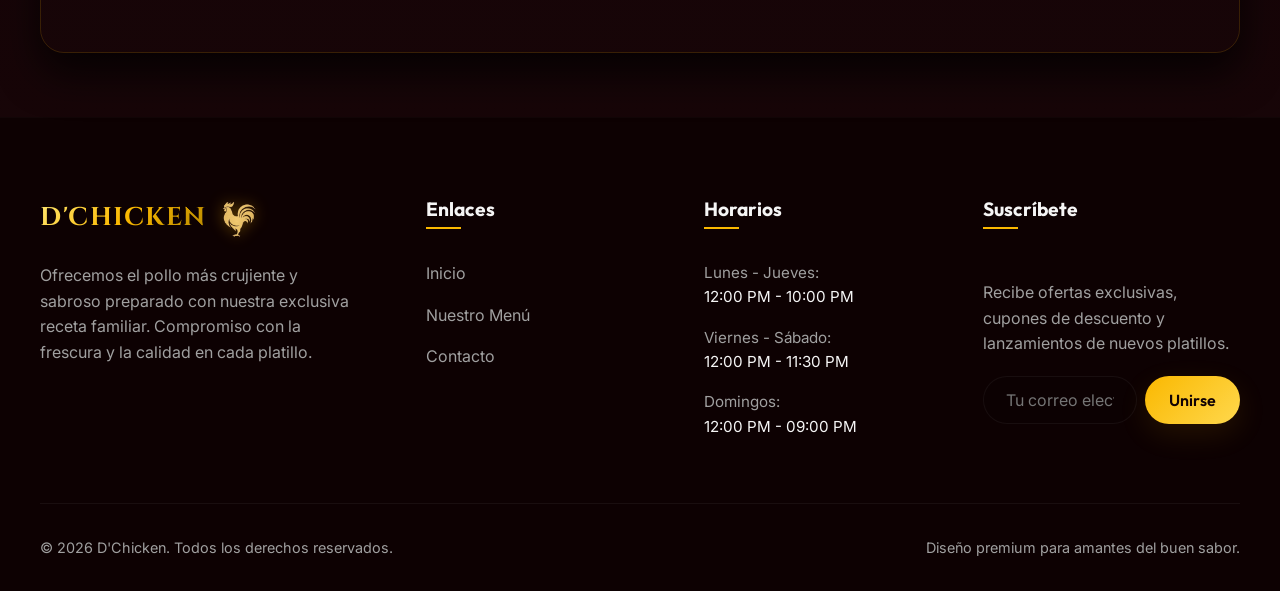
==== commit d3185d62: "color y logo cambio en la paleta de colores y en el logo" ====
--- a/contacto.html
+++ b/contacto.html
@@ -16,14 +16,8 @@
   <header>
     <div class="nav-container">
       <a href="index.html" class="logo" id="header-logo">
-        <svg viewBox="0 0 100 100" xmlns="http://www.w3.org/2000/svg">
-          <path d="M35,25 C40,12 55,10 60,22 C65,12 75,18 73,30 C78,24 85,32 80,40" fill="var(--primary)" />
-          <path d="M74,43 L88,48 L72,55 Z" fill="var(--accent)" />
-          <path d="M25,82 C18,65 24,40 45,35 C65,30 75,45 74,62 C73,80 50,92 25,82 Z" fill="var(--primary)" />
-          <circle cx="58" cy="46" r="4.5" fill="#000" />
-          <path d="M68,54 C70,62 65,65 62,60 Z" fill="#dc2626" />
-        </svg>
-        D'<span>Chicken</span>
+        <span class="logo-text">D'CHICKEN</span>
+        <img src="images/logo.png" alt="Logo D'Chicken">
       </a>
 
       <nav>
@@ -44,7 +38,7 @@
 
   <!-- SECCIÓN HÉROE DE CONTACTO -->
   <section
-    style="padding: 10rem 2rem 4rem; background: linear-gradient(180deg, rgba(12, 11, 10, 1) 0%, rgba(20, 19, 17, 0.6) 100%);">
+    style="padding: 10rem 2rem 4rem; background: linear-gradient(180deg, rgba(17, 2, 4, 1) 0%, rgba(27, 7, 10, 0.6) 100%);">
     <div class="section-header reveal">
       <span class="hero-badge">Ponte en Contacto</span>
       <h2>¿Hablamos de Sabor?</h2>
@@ -155,14 +149,8 @@
     <div class="footer-container">
       <div class="footer-brand">
         <a href="index.html" class="logo" style="font-size: 1.6rem;">
-          <svg viewBox="0 0 100 100" xmlns="http://www.w3.org/2000/svg">
-            <path d="M35,25 C40,12 55,10 60,22 C65,12 75,18 73,30 C78,24 85,32 80,40" fill="var(--primary)" />
-            <path d="M74,43 L88,48 L72,55 Z" fill="var(--accent)" />
-            <path d="M25,82 C18,65 24,40 45,35 C65,30 75,45 74,62 C73,80 50,92 25,82 Z" fill="var(--primary)" />
-            <circle cx="58" cy="46" r="4.5" fill="#000" />
-            <path d="M68,54 C70,62 65,65 62,60 Z" fill="#dc2626" />
-          </svg>
-          D'<span>Chicken</span>
+          <span class="logo-text">D'CHICKEN</span>
+          <img src="images/logo.png" alt="Logo D'Chicken">
         </a>
         <p>Ofrecemos el pollo más crujiente y sabroso preparado con nuestra exclusiva receta familiar. Compromiso con la
           frescura y la calidad en cada platillo.</p>
--- a/css/style.css
+++ b/css/style.css
@@ -1,27 +1,30 @@
-@import url('https://fonts.googleapis.com/css2?family=Inter:wght@300;400;500;600&family=Outfit:wght@400;500;600;700;800&display=swap');
+@import url('https://fonts.googleapis.com/css2?family=Cinzel:wght@600;700;800&family=Inter:wght@300;400;500;600&family=Outfit:wght@400;500;600;700;800&display=swap');
 
 /* VARIABLES & DESIGN SYSTEM */
 :root {
-  --primary: #f97316;
-  /* Fiery orange */
-  --primary-rgb: 249, 115, 22;
-  --accent: #eab308;
-  /* Golden amber */
-  --accent-rgb: 234, 179, 8;
-  --bg-dark: #0c0b0a;
-  /* Warm dark carbon */
-  --bg-card: #141311;
-  /* Warm dark grey card */
-  --bg-input: #1a1917;
-  --text-light: #f8fafc;
-  --text-muted: #94a3b8;
-  --border: rgba(249, 115, 22, 0.15);
-  --border-focus: rgba(249, 115, 22, 0.5);
+  --primary: #FAB800;
+  /* Dorado brillante de la imagen */
+  --primary-rgb: 250, 184, 0;
+  --accent: #FFD84D;
+  /* Amarillo brillante */
+  --accent-rgb: 255, 216, 77;
+  --bg-dark: #110204;
+  /* Fondo negro-rojizo muy oscuro */
+  --bg-card: #1b070a;
+  /* Tarjetas ligeramente más claras */
+  --bg-input: #0c0102;
+  /* Inputs extra oscuros */
+  --text-light: #F5F5F5;
+  /* Blanco humo */
+  --text-muted: #A0A0A0;
+  /* Gris claro */
+  --border: rgba(250, 184, 0, 0.15);
+  --border-focus: rgba(250, 184, 0, 0.5);
   --font-title: 'Outfit', sans-serif;
   --font-body: 'Inter', sans-serif;
   --transition-smooth: all 0.5s cubic-bezier(0.16, 1, 0.3, 1);
-  --shadow-glow: 0 10px 30px rgba(249, 115, 22, 0.15);
-  --shadow-card: 0 20px 40px rgba(0, 0, 0, 0.5);
+  --shadow-glow: 0 10px 30px rgba(250, 184, 0, 0.1);
+  --shadow-card: 0 20px 40px rgba(0, 0, 0, 0.75);
 }
 
 /* RESET & BASE STYLES */
@@ -37,6 +40,11 @@
   scroll-behavior: smooth;
   font-size: 16px;
   background-color: var(--bg-dark);
+  background-image: 
+    radial-gradient(circle at 10% 20%, rgba(250, 184, 0, 0.03) 0%, transparent 40%),
+    radial-gradient(circle at 90% 80%, rgba(224, 8, 8, 0.03) 0%, transparent 45%),
+    radial-gradient(circle at 50% 50%, rgba(0, 0, 0, 0.4) 0%, transparent 100%);
+  background-attachment: fixed;
   color: var(--text-light);
   font-family: var(--font-body);
   overflow-x: hidden;
@@ -83,7 +91,7 @@
 }
 
 ::-webkit-scrollbar-thumb {
-  background: #272522;
+  background: #3f1014;
   border-radius: 5px;
   border: 2px solid var(--bg-dark);
 }
@@ -124,7 +132,7 @@
 
 .text-highlight {
   color: var(--primary);
-  background: linear-gradient(120deg, rgba(249, 115, 22, 0.15) 0%, rgba(249, 115, 22, 0) 100%);
+  background: linear-gradient(120deg, rgba(250, 184, 0, 0.15) 0%, rgba(250, 184, 0, 0) 100%);
   padding: 0.2rem 0.6rem;
   border-radius: 4px;
   border-left: 3px solid var(--primary);
@@ -137,7 +145,7 @@
   left: 0;
   width: 100%;
   z-index: 1000;
-  background: rgba(12, 11, 10, 0.75);
+  background: rgba(17, 2, 4, 0.75);
   backdrop-filter: blur(12px);
   -webkit-backdrop-filter: blur(12px);
   border-bottom: 1px solid rgba(255, 255, 255, 0.03);
@@ -145,10 +153,10 @@
 }
 
 header.scrolled {
-  background: rgba(12, 11, 10, 0.92);
+  background: rgba(27, 7, 10, 0.95);
   padding: 0.5rem 0;
   border-bottom: 1px solid var(--border);
-  box-shadow: 0 10px 30px rgba(0, 0, 0, 0.3);
+  box-shadow: 0 10px 30px rgba(0, 0, 0, 0.4);
 }
 
 .nav-container {
@@ -161,24 +169,30 @@
 }
 
 .logo {
-  font-family: var(--font-title);
-  font-size: 1.8rem;
-  font-weight: 800;
+  font-family: 'Cinzel', serif;
+  font-size: 1.7rem;
+  font-weight: 700;
+  letter-spacing: 1.5px;
   display: flex;
   align-items: center;
-  gap: 0.5rem;
-}
-
-.logo svg {
-  fill: var(--primary);
-  width: 32px;
-  height: 32px;
-  filter: drop-shadow(0 0 8px rgba(249, 115, 22, 0.6));
+  gap: 0.8rem;
+}
+
+.logo-text {
+  background: linear-gradient(135deg, #FFE875 0%, #FAB800 50%, #B38600 100%);
+  -webkit-background-clip: text;
+  -webkit-text-fill-color: transparent;
+  background-clip: text;
+  color: var(--primary); /* Fallback */
+}
+
+.logo svg,
+.logo img {
+  width: 38px;
+  height: 38px;
+  object-fit: contain;
+  filter: drop-shadow(0 0 8px rgba(250, 184, 0, 0.4));
   animation: flameGlow 2s infinite ease-in-out alternate;
-}
-
-.logo span {
-  color: var(--primary);
 }
 
 .nav-links {
@@ -259,25 +273,27 @@
 
 .btn-primary {
   background: linear-gradient(135deg, var(--primary), var(--accent));
-  color: #0c0b0a;
+  color: #110204;
   box-shadow: var(--shadow-glow);
 }
 
 .btn-primary:hover {
   transform: translateY(-3px);
-  box-shadow: 0 15px 35px rgba(249, 115, 22, 0.4);
+  box-shadow: 0 15px 35px rgba(250, 184, 0, 0.4);
 }
 
 .btn-secondary {
-  border: 2px solid var(--border);
+  border: 1px solid rgba(255, 255, 255, 0.05);
   color: var(--text-light);
-  background: rgba(259, 115, 22, 0.03);
+  background: #162a5c;
+  box-shadow: 0 4px 15px rgba(22, 42, 92, 0.3);
 }
 
 .btn-secondary:hover {
-  border-color: var(--primary);
-  background: rgba(249, 115, 22, 0.08);
+  border-color: #1e387a;
+  background: #1e387a;
   transform: translateY(-3px);
+  box-shadow: 0 8px 25px rgba(22, 42, 92, 0.5);
 }
 
 /* HERO SECTION */
@@ -307,7 +323,7 @@
   right: 10%;
   width: 400px;
   height: 400px;
-  background: radial-gradient(circle, rgba(249, 115, 22, 0.15) 0%, rgba(0, 0, 0, 0) 70%);
+  background: radial-gradient(circle, rgba(250, 184, 0, 0.12) 0%, rgba(224, 8, 8, 0.04) 50%, rgba(0, 0, 0, 0) 100%);
   filter: blur(50px);
 }
 
@@ -506,8 +522,8 @@
 
 .card-offer:hover {
   transform: translateY(-10px);
-  border-color: rgba(249, 115, 22, 0.4);
-  box-shadow: 0 30px 60px rgba(0, 0, 0, 0.6), 0 0 40px rgba(249, 115, 22, 0.05);
+  border-color: rgba(250, 184, 0, 0.4);
+  box-shadow: 0 30px 60px rgba(0, 0, 0, 0.7), 0 0 40px rgba(250, 184, 0, 0.05);
 }
 
 .card-offer:hover::before {
@@ -515,7 +531,7 @@
 }
 
 .offer-icon-wrapper {
-  background: rgba(249, 115, 22, 0.08);
+  background: rgba(250, 184, 0, 0.08);
   width: 70px;
   height: 70px;
   border-radius: 20px;
@@ -523,7 +539,7 @@
   align-items: center;
   justify-content: center;
   margin-bottom: 2rem;
-  border: 1px solid rgba(249, 115, 22, 0.1);
+  border: 1px solid rgba(250, 184, 0, 0.1);
   color: var(--primary);
 }
 
@@ -563,7 +579,7 @@
   font-family: var(--font-title);
   font-weight: 600;
   cursor: pointer;
-  background: #141311;
+  background: var(--bg-card);
   border: 1px solid var(--border);
   color: var(--text-muted);
   transition: var(--transition-smooth);
@@ -573,12 +589,12 @@
 .menu-nav-btn:hover {
   color: var(--primary);
   border-color: var(--primary);
-  background: rgba(249, 115, 22, 0.05);
+  background: rgba(250, 184, 0, 0.05);
 }
 
 .menu-nav-btn.active {
   background: linear-gradient(135deg, var(--primary), var(--accent));
-  color: #0c0b0a;
+  color: #110204;
   border-color: transparent;
   box-shadow: var(--shadow-glow);
 }
@@ -604,7 +620,7 @@
 .menu-item:hover {
   transform: translateY(-8px);
   border-color: var(--border);
-  box-shadow: 0 25px 50px rgba(0, 0, 0, 0.6), 0 0 30px rgba(249, 115, 22, 0.05);
+  box-shadow: 0 25px 50px rgba(0, 0, 0, 0.8), 0 0 30px rgba(250, 184, 0, 0.05);
 }
 
 .menu-item-img-wrapper {
@@ -628,7 +644,7 @@
   position: absolute;
   top: 20px;
   right: 20px;
-  background: rgba(12, 11, 10, 0.85);
+  background: rgba(27, 7, 10, 0.85);
   backdrop-filter: blur(8px);
   border: 1px solid var(--border);
   color: var(--accent);
@@ -728,7 +744,7 @@
 }
 
 .contact-icon {
-  background: rgba(249, 115, 22, 0.08);
+  background: rgba(250, 184, 0, 0.08);
   width: 55px;
   height: 55px;
   border-radius: 16px;
@@ -737,7 +753,7 @@
   justify-content: center;
   flex-shrink: 0;
   color: var(--primary);
-  border: 1px solid rgba(249, 115, 22, 0.15);
+  border: 1px solid rgba(250, 184, 0, 0.15);
 }
 
 .contact-icon svg {
@@ -788,7 +804,7 @@
 }
 
 .social-btn:hover svg {
-  fill: #0c0b0a;
+  fill: #110204;
 }
 
 /* FORM STYLES */
@@ -830,8 +846,8 @@
 .form-control:focus {
   outline: none;
   border-color: var(--primary);
-  box-shadow: 0 0 0 3px rgba(249, 115, 22, 0.15);
-  background: rgba(249, 115, 22, 0.02);
+  box-shadow: 0 0 0 3px rgba(250, 184, 0, 0.15);
+  background: rgba(250, 184, 0, 0.02);
 }
 
 textarea.form-control {
@@ -866,7 +882,7 @@
 
 /* FOOTER */
 footer {
-  background: #080706;
+  background: #0d0102;
   border-top: 1px solid rgba(255, 255, 255, 0.02);
   padding: 5rem 2rem 2rem;
   margin-top: auto;
@@ -1015,11 +1031,11 @@
 
 @keyframes flameGlow {
   0% {
-    filter: drop-shadow(0 0 5px rgba(249, 115, 22, 0.5));
+    filter: drop-shadow(0 0 5px rgba(250, 184, 0, 0.5));
   }
 
   100% {
-    filter: drop-shadow(0 0 15px rgba(249, 115, 22, 0.9));
+    filter: drop-shadow(0 0 15px rgba(250, 184, 0, 0.9));
   }
 }
 
@@ -1073,7 +1089,7 @@
     width: 80%;
     max-width: 320px;
     height: 100vh;
-    background: #0f0e0d;
+    background: #1b070a;
     border-left: 1px solid var(--border);
     flex-direction: column;
     justify-content: center;
